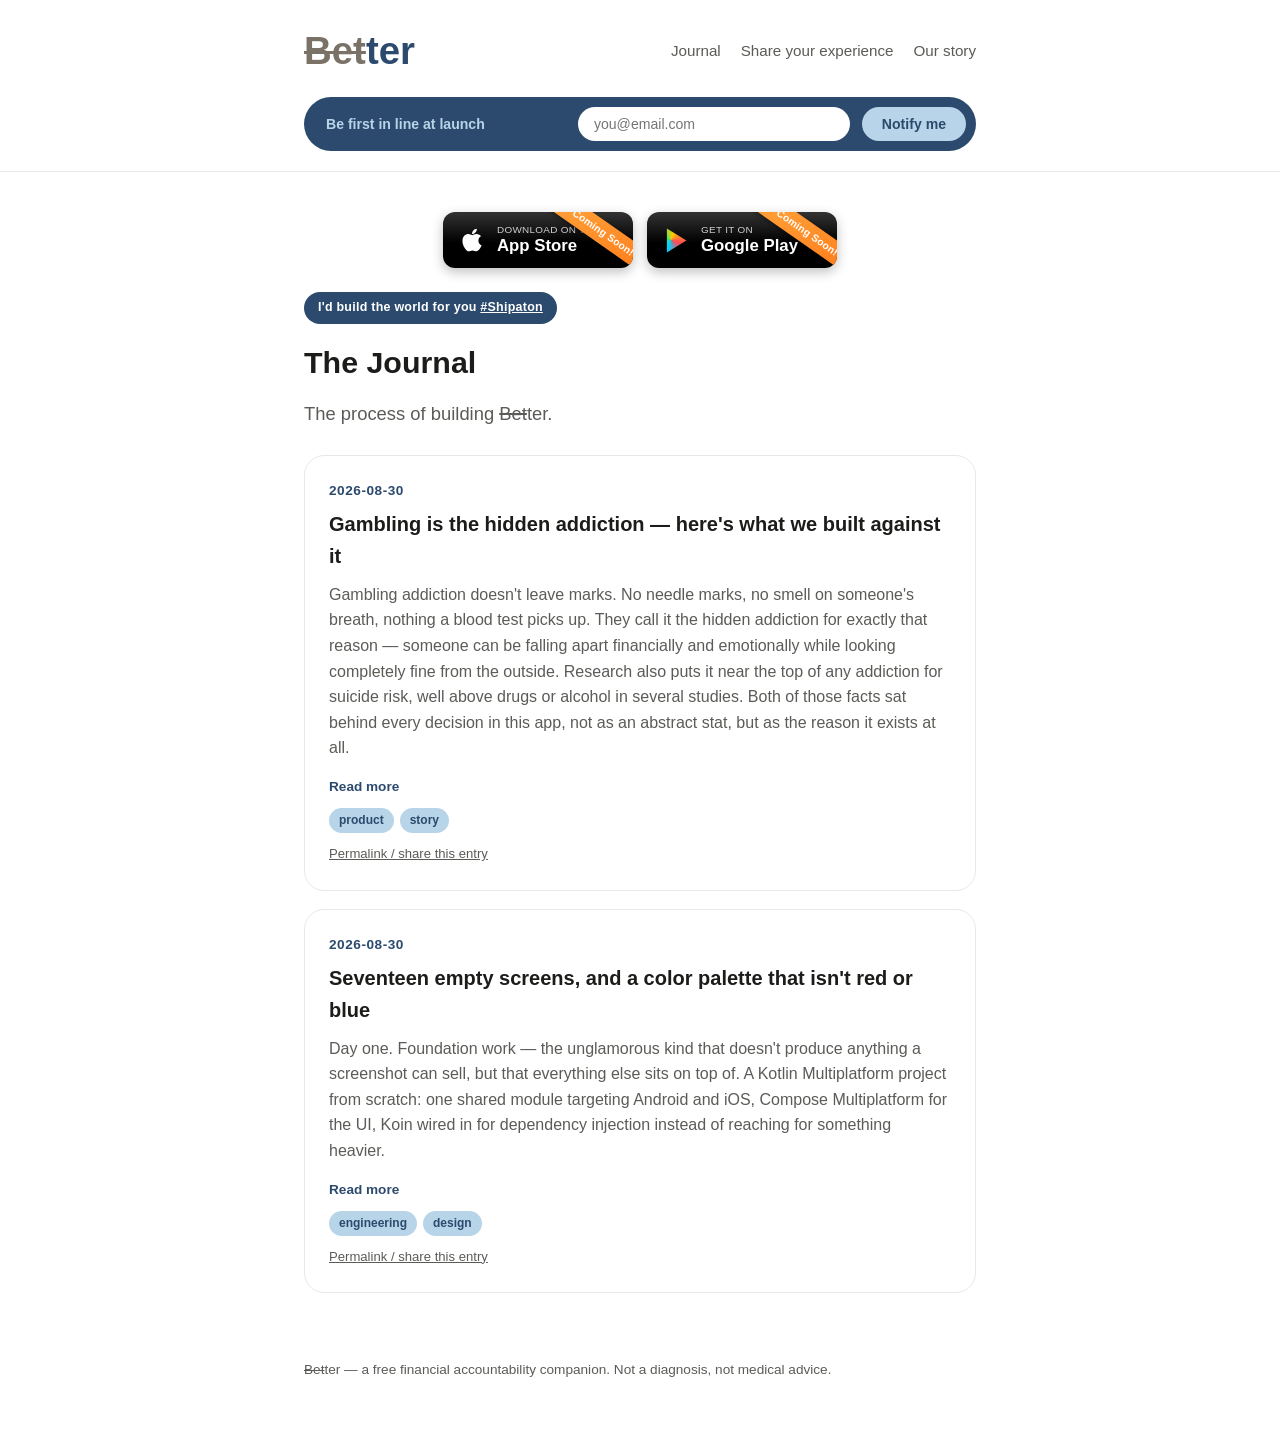
==== index.html @ 5352e27d "Start the dev diary at day 1 = today, not the historical Aug 24 kickoff date Day 1 was dated 2026-08" ====
<!DOCTYPE html>
<html lang="en">
<head>
  <meta charset="UTF-8" />
  <meta name="viewport" content="width=device-width, initial-scale=1.0" />
  <title>B̶e̶t̶ter — Building in public</title>
  <meta name="description" content="A free companion for the moments that matter. B̶e̶t̶ter is being built in public for RevenueCat Shipaton 2026 — follow along here." />
  <link rel="icon" href="assets/favicon.svg" type="image/svg+xml" />
  <link rel="alternate" type="application/rss+xml" title="B̶e̶t̶ter — Building in public" href="feed.xml" />
  <link rel="stylesheet" href="styles.css" />
</head>
<body>
  <header class="site">
    <div class="wrap header-row">
      <a class="wordmark" href="index.html">
        <span class="bet">Bet</span><span class="ter">ter</span>
      </a>
      <nav class="site-nav">
        <a href="index.html#journal">Journal</a>
        <a href="experiences.html">Share your experience</a>
        <a href="story.html">Our story</a>
      </nav>
    </div>
    <div class="wrap">
      <form class="waitlist-form subscribe-bar">
        <span class="subscribe-bar-label">Be first in line at launch</span>
        <input type="email" name="email" placeholder="you@email.com" required />
        <button type="submit">Notify me</button>
      </form>
    </div>
  </header>

  <main class="wrap">
    <section class="hero" style="padding-bottom: 16px;">
      <div class="coming-soon">
        <div class="store-badges">
          <span class="store-pill">
            <span class="ribbon">Coming Soon!</span>
            <svg class="store-icon" viewBox="0 0 384 512" xmlns="http://www.w3.org/2000/svg" aria-hidden="true">
              <path fill="#fff" d="M318.7 268.7c-.2-36.7 16.4-64.4 50-84.8-18.8-26.9-47.2-41.7-84.7-44.6-35.5-2.8-74.3 20.7-88.5 20.7-15 0-49.4-19.7-76.4-19.7C63.3 141.2 4 184.8 4 273.5q0 39.3 14.4 81.2c12.8 36.7 59 126.7 107.2 125.2 25.2-.6 43-17.9 75.8-17.9 31.8 0 48.3 17.9 76.4 17.9 48.6-.7 90.4-82.5 102.6-119.3-65.2-30.7-61.7-90-61.7-91.9zm-56.6-164.2c27.3-32.4 24.8-61.9 24-72.5-24.1 1.4-52 16.4-67.9 34.9-17.5 19.8-27.8 44.3-25.6 71.9 26.1 2 49.9-11.4 69.5-34.3z" />
            </svg>
            <span class="store-text">
              <span class="store-text-small">Download on the</span>
              <span class="store-text-big">App Store</span>
            </span>
          </span>
          <span class="store-pill">
            <span class="ribbon">Coming Soon!</span>
            <span class="store-icon play-icon" aria-hidden="true"></span>
            <span class="store-text">
              <span class="store-text-small">GET IT ON</span>
              <span class="store-text-big">Google Play</span>
            </span>
          </span>
        </div>
      </div>
    </section>

    <section id="journal" class="hero" style="padding-top: 8px; padding-bottom: 8px;">
      <span class="badge">I'd build the world for you <a href="https://www.shipaton.com/" target="_blank" rel="noopener" style="color:inherit; text-decoration:underline;">#Shipaton</a></span>
      <h1 style="font-size: 1.9rem;">The Journal</h1>
      <p class="lede">The process of building <span class="bet">Bet</span><span class="ter">ter</span>.</p>
    </section>

    <div id="all-entries"></div>
  </main>

  <footer class="site">
    <div class="wrap"><span class="bet">Bet</span><span class="ter">ter</span> — a free financial accountability companion. Not a diagnosis, not medical advice.</div>
  </footer>

  <script src="entries.js"></script>
  <script src="waitlist.js"></script>
  <script>
    const container = document.getElementById("all-entries");

    function entryHtml(entry) {
      const [first, ...rest] = entry.body;
      const tagsHtml = entry.tags.map((t) => `<span class="tag">${t}</span>`).join("");
      const restHtml = rest.length
        ? `<div class="entry-rest" hidden>${rest.map((p) => `<p>${p}</p>`).join("")}</div>
           <button type="button" class="read-more-btn">Read more</button>`
        : "";
      const slug = entry.slug || entry.date;
      return `
        <article class="card entry" id="${slug}">
          <div class="entry-date">${entry.date}</div>
          <h3>${entry.title}</h3>
          <p>${first}</p>
          ${restHtml}
          <div class="entry-tags">${tagsHtml}</div>
          <a href="journal/${slug}.html" style="display:inline-block; margin-top:10px; font-size:0.82rem; color:var(--ink-soft); text-decoration:underline;">Permalink / share this entry</a>
        </article>
      `;
    }

    if (JOURNAL_ENTRIES.length === 0) {
      container.innerHTML = '<p class="empty-state">The first entry is on its way.</p>';
    } else {
      container.innerHTML = JOURNAL_ENTRIES.map(entryHtml).join("");
    }

    container.addEventListener("click", (e) => {
      const button = e.target.closest(".read-more-btn");
      if (!button) return;
      const rest = button.previousElementSibling;
      const expanded = !rest.hidden;
      rest.hidden = expanded;
      button.textContent = expanded ? "Read more" : "Read less";
    });
  </script>
</body>
</html>
---- styles.css ----
:root {
  --blue-deep: #2c4a6e;
  --blue-mid: #5b87ac;
  --blue-soft: #b8d4e8;
  --white: #ffffff;
  --border: #e6e9ec;
  --ink: #1c1c1a;
  --ink-soft: #5b5b57;
  --logo-muted: #7a7266;
  --max-width: 720px;
}

* {
  box-sizing: border-box;
}

html {
  scroll-behavior: smooth;
}

body {
  margin: 0;
  background: var(--white);
  color: var(--ink);
  font-family: -apple-system, BlinkMacSystemFont, "Segoe UI", Roboto, Helvetica, Arial, sans-serif;
  line-height: 1.6;
}

a {
  color: var(--blue-deep);
}

.wrap {
  max-width: var(--max-width);
  margin: 0 auto;
  padding: 0 24px;
}

header.site {
  position: sticky;
  top: 0;
  z-index: 50;
  background: var(--white);
  padding: 20px 0;
  border-bottom: 1px solid var(--border);
}

.header-row {
  display: flex;
  align-items: center;
  justify-content: space-between;
}

.wordmark {
  text-decoration: none;
  font-weight: 800;
  font-size: 2.4rem;
}

/* Plain body-text mentions of the name: just a strike on "Bet", no color change. */
.bet {
  text-decoration: line-through;
  text-decoration-thickness: 0.09em;
  text-decoration-skip-ink: none;
}

/* The header wordmark is the one place the name is also color-coded. */
.wordmark .bet {
  color: var(--logo-muted);
}

.wordmark .ter {
  color: var(--blue-deep);
}

nav.site-nav {
  display: flex;
  gap: 20px;
  font-size: 0.95rem;
}

nav.site-nav a {
  text-decoration: none;
  color: var(--ink-soft);
}

nav.site-nav a:hover {
  color: var(--blue-deep);
}

.badge {
  display: inline-block;
  background: var(--blue-deep);
  color: var(--white);
  font-size: 0.78rem;
  font-weight: 600;
  letter-spacing: 0.02em;
  padding: 6px 14px;
  border-radius: 999px;
  margin-bottom: 20px;
}

.hero {
  padding: 40px 0 56px;
}

.hero h1 {
  font-size: 2.4rem;
  line-height: 1.2;
  margin: 0 0 18px;
  font-weight: 650;
}

.hero p.lede {
  font-size: 1.15rem;
  color: var(--ink-soft);
  max-width: 56ch;
}

.store-badges {
  display: flex;
  flex-direction: row;
  flex-wrap: wrap;
  justify-content: center;
  gap: 14px;
  width: fit-content;
  margin: 0 auto;
}

/* Plain, non-interactive badges -- deliberately not links, the app isn't
   live on either store yet. Styled to read as familiar store badges (dark
   pill, store icon, two-line label) with a "Coming Soon!" ribbon banner
   across the corner, since neither link goes anywhere yet. */
.store-pill {
  position: relative;
  overflow: hidden;
  display: inline-flex;
  align-items: center;
  gap: 12px;
  width: 190px;
  height: 56px;
  padding: 0 16px;
  background: linear-gradient(180deg, #333 0%, #000 55%);
  border-radius: 12px;
  box-shadow: 0 4px 12px rgba(0, 0, 0, 0.25);
  cursor: default;
}

.store-icon {
  width: 26px;
  height: 26px;
  flex-shrink: 0;
}

.play-icon {
  clip-path: polygon(15% 4%, 15% 96%, 90% 50%);
  background: conic-gradient(from 200deg at 30% 50%, #00d2ff, #3ae374, #ffcc00, #ff4757, #00d2ff);
}

.store-text {
  display: flex;
  flex-direction: column;
  line-height: 1.2;
}

.store-text-small {
  font-size: 0.62rem;
  color: #cfcfcf;
  text-transform: uppercase;
  letter-spacing: 0.03em;
}

.store-text-big {
  font-size: 1.05rem;
  font-weight: 600;
  color: #fff;
}

/* Anchored to the right (not the left, where the store icon sits) so it
   only clips the tail of the label text, never the logo. */
.ribbon {
  position: absolute;
  top: 10px;
  right: -30px;
  width: 120px;
  transform: rotate(35deg);
  transform-origin: center;
  background: linear-gradient(135deg, #ffa73d, #ff7a1a);
  color: #fff;
  font-size: 0.64rem;
  font-weight: 700;
  letter-spacing: 0.02em;
  text-align: center;
  padding: 3px 0;
  box-shadow: 0 2px 4px rgba(0, 0, 0, 0.35);
}

.card {
  background: var(--white);
  border-radius: 20px;
  padding: 24px;
  margin-bottom: 18px;
  border: 1px solid var(--border);
}

.entry-date {
  font-size: 0.85rem;
  color: var(--blue-deep);
  font-weight: 600;
  text-transform: uppercase;
  letter-spacing: 0.04em;
  margin-bottom: 6px;
}

.entry h3 {
  margin: 0 0 10px;
  font-size: 1.25rem;
}

.entry p {
  margin: 0 0 12px;
  color: var(--ink-soft);
}

.tag {
  display: inline-block;
  font-size: 0.75rem;
  background: var(--blue-soft);
  color: var(--blue-deep);
  padding: 3px 10px;
  border-radius: 999px;
  margin-right: 6px;
  font-weight: 600;
}

.read-more-btn {
  display: inline-block;
  background: none;
  border: none;
  color: var(--blue-deep);
  font-weight: 600;
  font-size: 0.85rem;
  padding: 0;
  margin-bottom: 12px;
  cursor: pointer;
  font-family: inherit;
}

.button {
  display: inline-block;
  text-decoration: none;
  font-weight: 600;
  padding: 12px 22px;
  border-radius: 999px;
  font-size: 0.95rem;
}

.button.primary {
  background: var(--blue-deep);
  color: var(--white);
}

.button.secondary {
  background: transparent;
  color: var(--blue-deep);
  border: 1px solid var(--blue-mid);
}

footer.site {
  padding: 48px 0 60px;
  color: var(--ink-soft);
  font-size: 0.85rem;
}

.empty-state {
  color: var(--ink-soft);
  font-style: italic;
}

.subscribe-bar {
  display: flex;
  align-items: center;
  gap: 12px;
  flex-wrap: wrap;
  background: var(--blue-deep);
  border-radius: 999px;
  padding: 10px 10px 10px 22px;
  margin-top: 16px;
}

.subscribe-bar-label {
  flex: 1;
  min-width: 160px;
  color: var(--blue-soft);
  font-size: 0.88rem;
  font-weight: 600;
}

.subscribe-bar input[type="email"] {
  flex: 1;
  min-width: 160px;
  padding: 9px 16px;
  border-radius: 999px;
  border: none;
  font-size: 0.88rem;
  font-family: inherit;
}

.subscribe-bar button {
  background: var(--blue-soft);
  color: var(--blue-deep);
  border: none;
  font-weight: 600;
  padding: 9px 20px;
  border-radius: 999px;
  font-size: 0.88rem;
  cursor: pointer;
  font-family: inherit;
  white-space: nowrap;
}

@media (prefers-color-scheme: dark) {
  body {
    background: var(--blue-deep);
    color: var(--white);
  }
  a {
    color: var(--blue-soft);
  }
  header.site {
    background: var(--blue-deep);
    border-bottom-color: #3d5d82;
  }
  .card {
    background: #1a2c3d;
    border-color: #2a4560;
  }
  nav.site-nav a {
    color: var(--blue-mid);
  }
  .hero p.lede,
  .entry p,
  footer.site {
    color: var(--blue-mid);
  }
  .entry-date {
    color: var(--blue-soft);
  }
  .read-more-btn {
    color: var(--blue-soft);
  }
  .tag {
    background: #223954;
    color: var(--blue-soft);
  }
  .button.primary {
    background: var(--blue-soft);
    color: var(--blue-deep);
  }
  .button.secondary {
    color: var(--blue-soft);
    border-color: var(--blue-mid);
  }
}
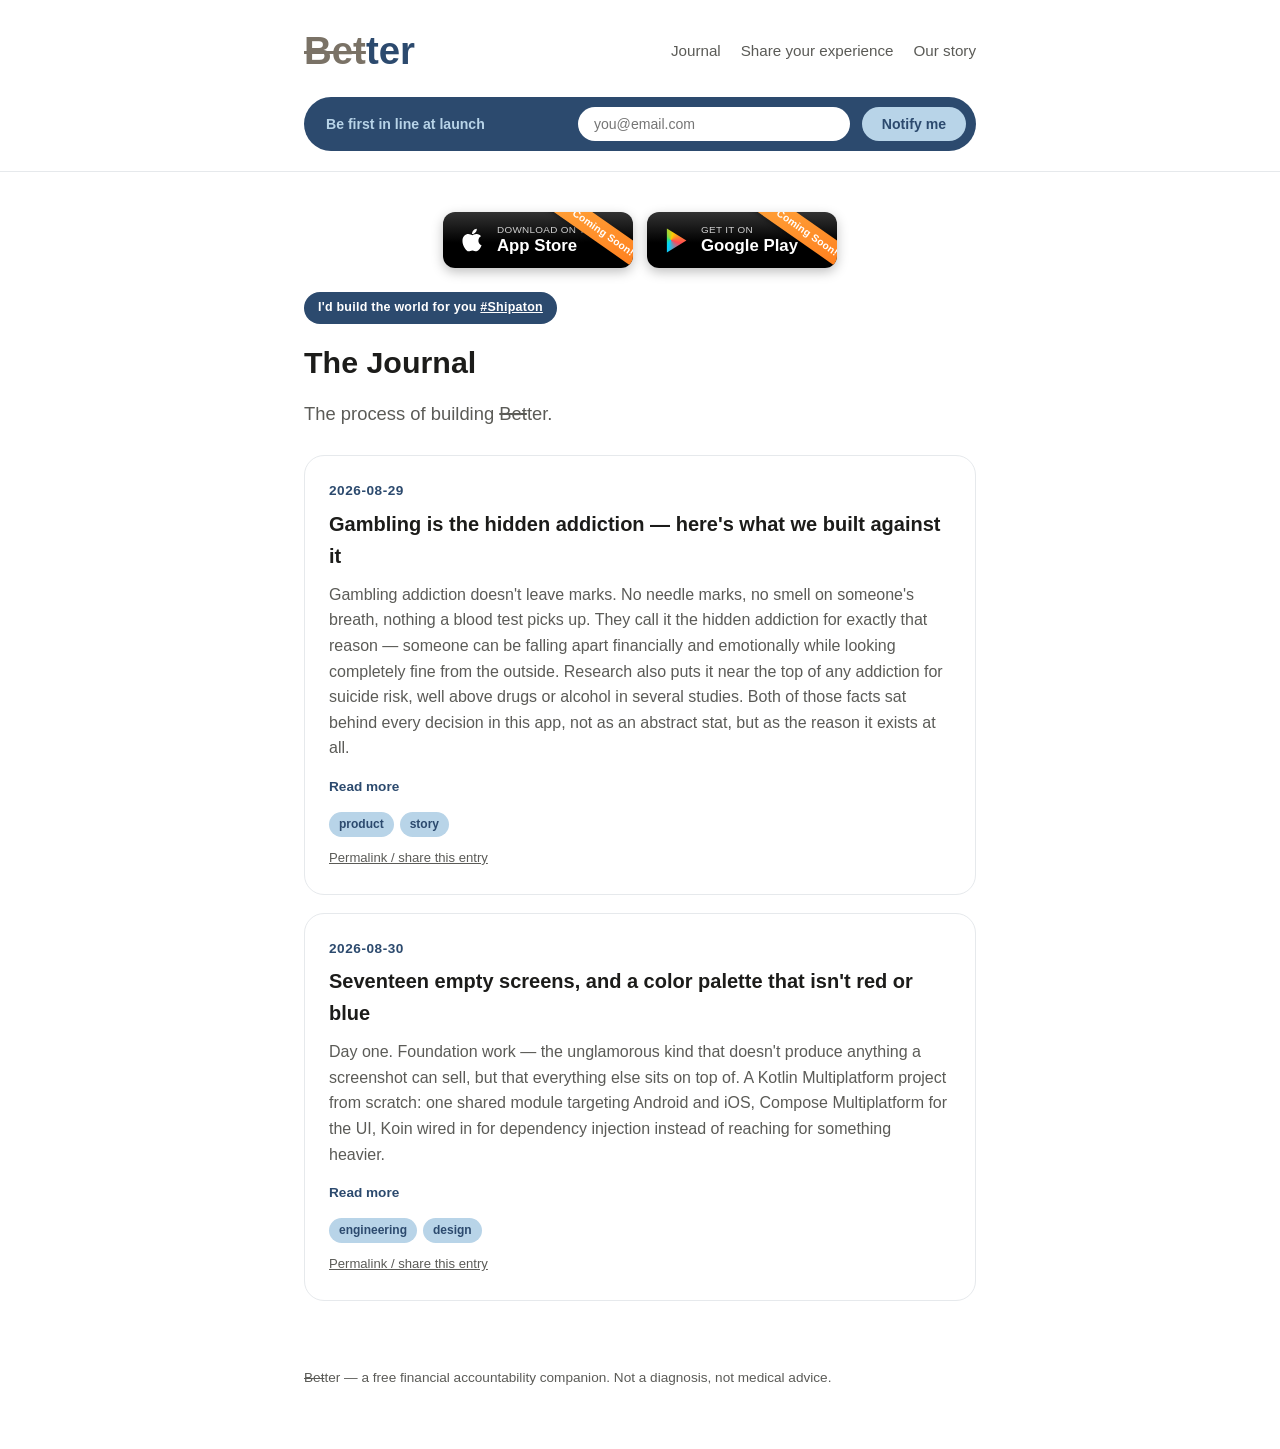
==== commit fb6412e7: "Link journal entry titles and Read more to the entry's own page Both now go straight to journal/<slu" ====
--- a/index.html
+++ b/index.html
@@ -77,17 +77,16 @@
     function entryHtml(entry) {
       const [first, ...rest] = entry.body;
       const tagsHtml = entry.tags.map((t) => `<span class="tag">${t}</span>`).join("");
-      const restHtml = rest.length
-        ? `<div class="entry-rest" hidden>${rest.map((p) => `<p>${p}</p>`).join("")}</div>
-           <button type="button" class="read-more-btn">Read more</button>`
+      const slug = entry.slug || entry.date;
+      const readMoreHtml = rest.length
+        ? `<a href="journal/${slug}.html" class="read-more-btn">Read more</a>`
         : "";
-      const slug = entry.slug || entry.date;
       return `
         <article class="card entry" id="${slug}">
           <div class="entry-date">${entry.date}</div>
-          <h3>${entry.title}</h3>
+          <h3><a href="journal/${slug}.html" class="entry-title-link">${entry.title}</a></h3>
           <p>${first}</p>
-          ${restHtml}
+          ${readMoreHtml}
           <div class="entry-tags">${tagsHtml}</div>
           <a href="journal/${slug}.html" style="display:inline-block; margin-top:10px; font-size:0.82rem; color:var(--ink-soft); text-decoration:underline;">Permalink / share this entry</a>
         </article>
@@ -99,15 +98,6 @@
     } else {
       container.innerHTML = JOURNAL_ENTRIES.map(entryHtml).join("");
     }
-
-    container.addEventListener("click", (e) => {
-      const button = e.target.closest(".read-more-btn");
-      if (!button) return;
-      const rest = button.previousElementSibling;
-      const expanded = !rest.hidden;
-      rest.hidden = expanded;
-      button.textContent = expanded ? "Read more" : "Read less";
-    });
   </script>
 </body>
 </html>
--- a/styles.css
+++ b/styles.css
@@ -217,6 +217,15 @@
   font-size: 1.25rem;
 }
 
+.entry-title-link {
+  color: inherit;
+  text-decoration: none;
+}
+
+.entry-title-link:hover {
+  text-decoration: underline;
+}
+
 .entry p {
   margin: 0 0 12px;
   color: var(--ink-soft);
@@ -244,6 +253,11 @@
   margin-bottom: 12px;
   cursor: pointer;
   font-family: inherit;
+  text-decoration: none;
+}
+
+.read-more-btn:hover {
+  text-decoration: underline;
 }
 
 .button {
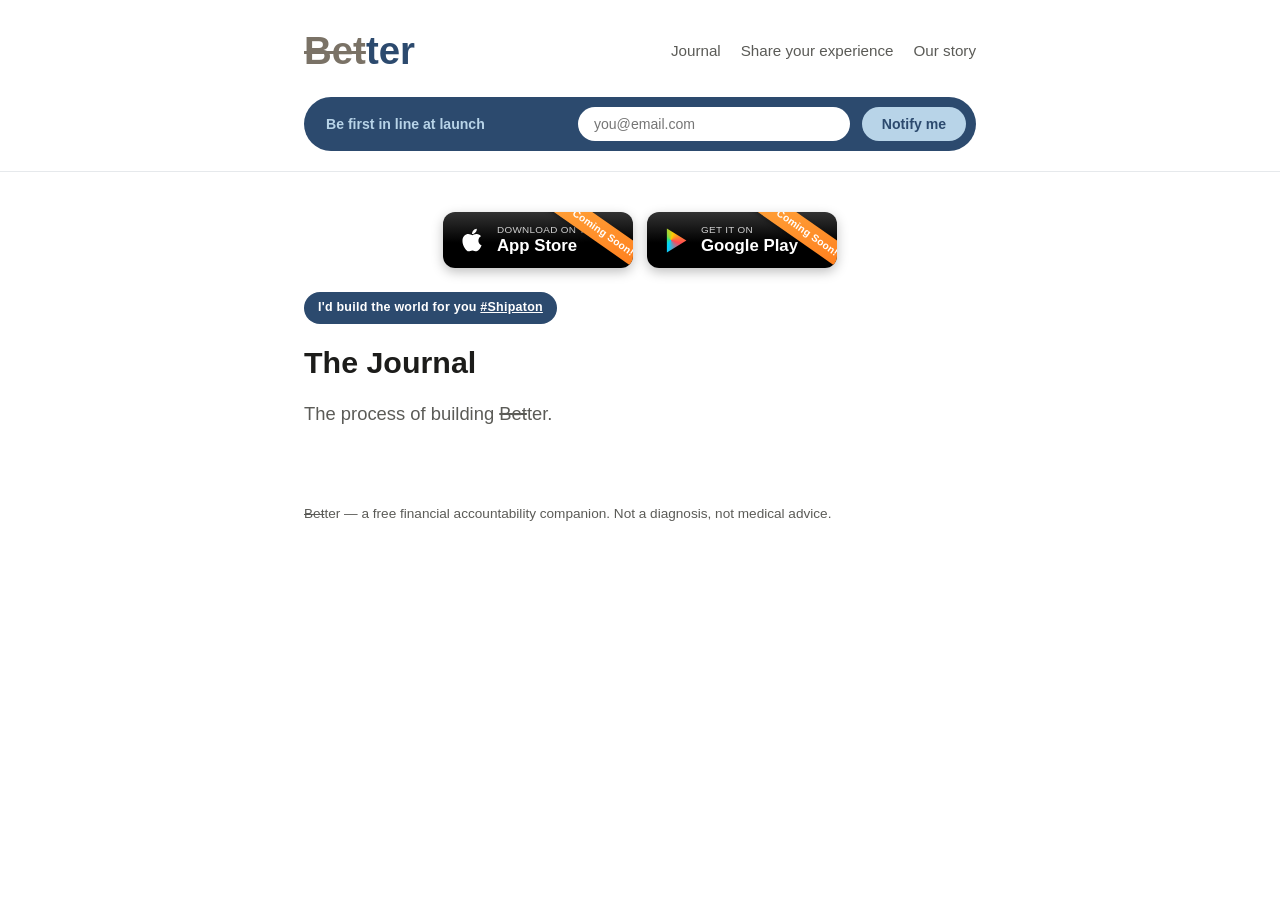
==== commit 0c1658c9: "Add comments to each journal entry's own page Same publish-then-report Supabase pattern as the exper" ====
--- a/index.html
+++ b/index.html
@@ -72,6 +72,10 @@
   <script src="entries.js"></script>
   <script src="waitlist.js"></script>
   <script>
+    const SUPABASE_URL = "https://fvgpnrymprmalvcoaagd.supabase.co";
+    const SUPABASE_ANON_KEY =
+      "eyJhbGciOiJIUzI1NiIsInR5cCI6IkpXVCJ9.eyJpc3MiOiJzdXBhYmFzZSIsInJlZiI6ImZ2Z3BucnltcHJtYWx2Y29hYWdkIiwicm9sZSI6ImFub24iLCJpYXQiOjE3ODc3MTQ5ODksImV4cCI6MjEwMzI5MDk4OX0.8po5LxHKNnrTVIhZWsqle9n0bBMJ4I2jkp_yArOAXJ0";
+
     const container = document.getElementById("all-entries");
 
     function entryHtml(entry) {
@@ -89,6 +93,8 @@
           ${readMoreHtml}
           <div class="entry-tags">${tagsHtml}</div>
           <a href="journal/${slug}.html" style="display:inline-block; margin-top:10px; font-size:0.82rem; color:var(--ink-soft); text-decoration:underline;">Permalink / share this entry</a>
+          <a href="journal/${slug}.html#journal-comments-section" class="comments-count-link" data-slug="${slug}"
+            style="display:inline-block; margin-top:10px; margin-left:14px; font-size:0.82rem; color:var(--blue-deep); font-weight:600; text-decoration:none;">Comments</a>
         </article>
       `;
     }
@@ -98,6 +104,23 @@
     } else {
       container.innerHTML = JOURNAL_ENTRIES.map(entryHtml).join("");
     }
+
+    (async () => {
+      try {
+        const response = await fetch(`${SUPABASE_URL}/rest/v1/journal_comments?select=entry_slug&hidden=eq.false`, {
+          headers: { apikey: SUPABASE_ANON_KEY, Authorization: `Bearer ${SUPABASE_ANON_KEY}` },
+        });
+        if (!response.ok) return;
+        const rows = await response.json();
+        const counts = {};
+        for (const row of rows) counts[row.entry_slug] = (counts[row.entry_slug] || 0) + 1;
+        document.querySelectorAll(".comments-count-link").forEach((link) => {
+          link.textContent = `Comments (${counts[link.dataset.slug] || 0})`;
+        });
+      } catch (err) {
+        // leave the plain "Comments" label if the request fails
+      }
+    })();
   </script>
 </body>
 </html>
--- a/styles.css
+++ b/styles.css
@@ -260,6 +260,10 @@
   text-decoration: underline;
 }
 
+.comments-count-link:hover {
+  text-decoration: underline;
+}
+
 .button {
   display: inline-block;
   text-decoration: none;
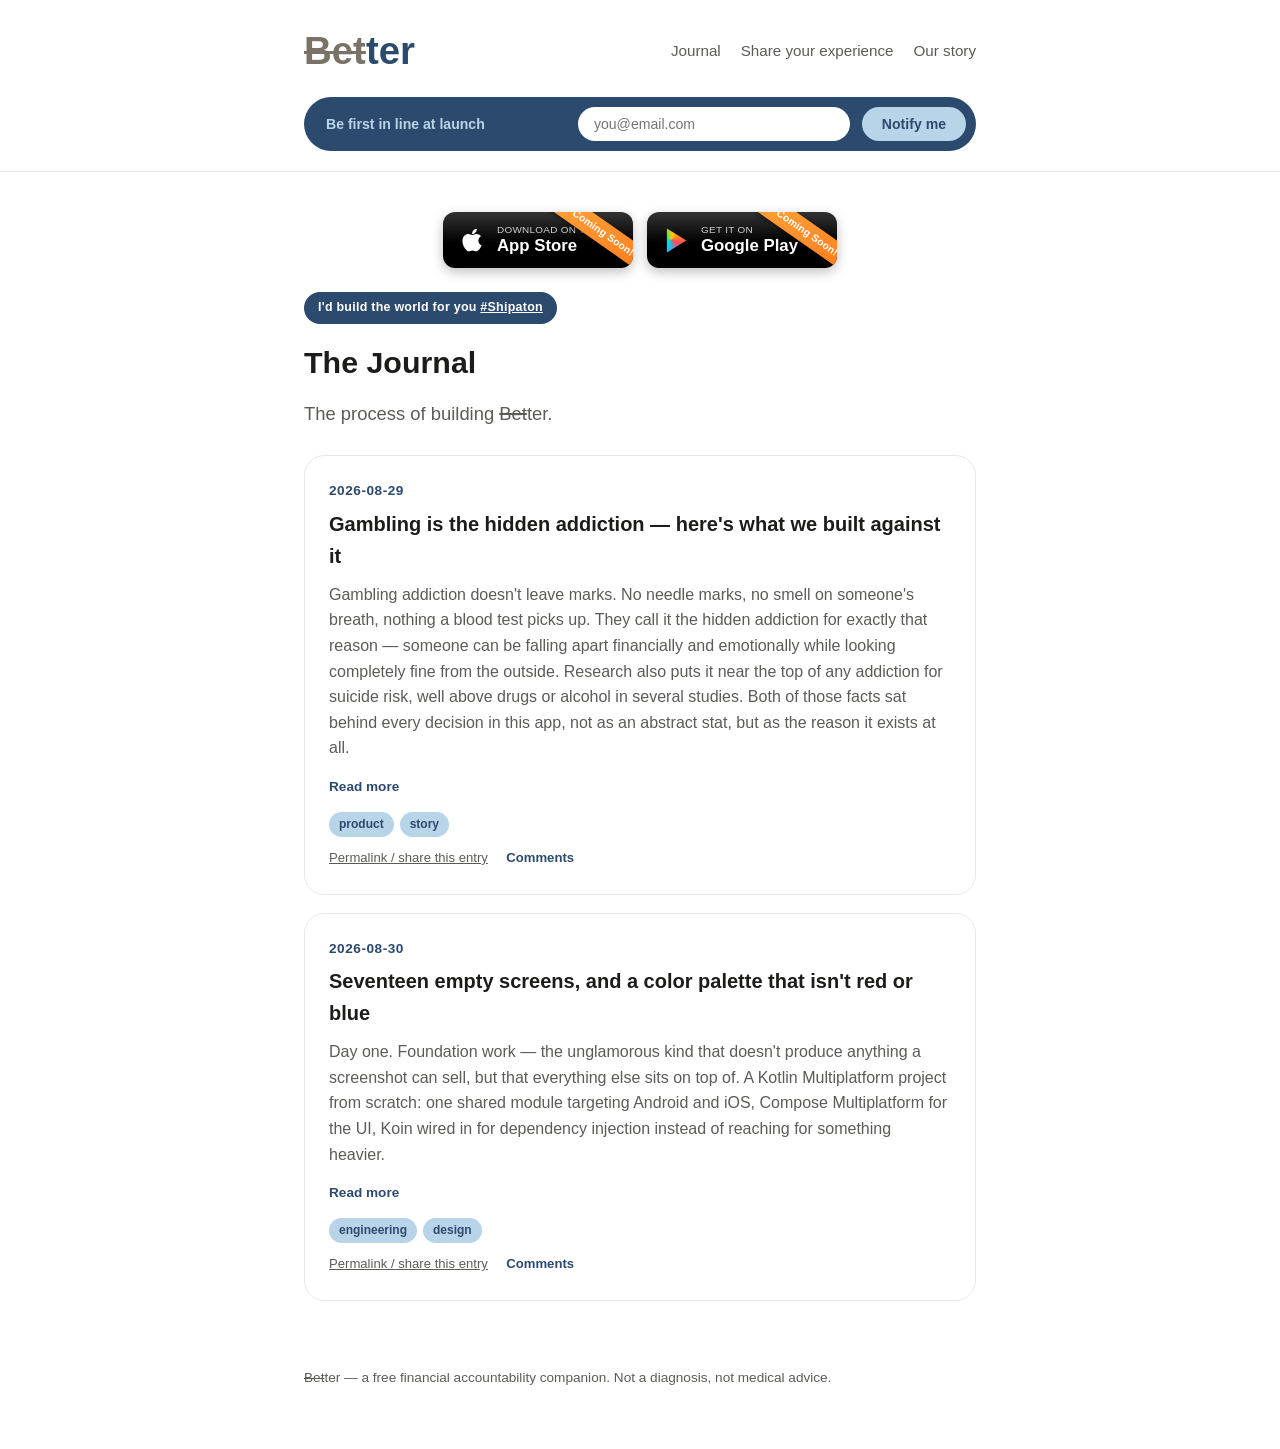
==== commit 72875b89: "Fix journal feed not rendering: drop duplicate SUPABASE_* consts index.html's inline script redeclar" ====
--- a/index.html
+++ b/index.html
@@ -72,10 +72,8 @@
   <script src="entries.js"></script>
   <script src="waitlist.js"></script>
   <script>
-    const SUPABASE_URL = "https://fvgpnrymprmalvcoaagd.supabase.co";
-    const SUPABASE_ANON_KEY =
-      "eyJhbGciOiJIUzI1NiIsInR5cCI6IkpXVCJ9.eyJpc3MiOiJzdXBhYmFzZSIsInJlZiI6ImZ2Z3BucnltcHJtYWx2Y29hYWdkIiwicm9sZSI6ImFub24iLCJpYXQiOjE3ODc3MTQ5ODksImV4cCI6MjEwMzI5MDk4OX0.8po5LxHKNnrTVIhZWsqle9n0bBMJ4I2jkp_yArOAXJ0";
-
+    // SUPABASE_URL / SUPABASE_ANON_KEY already declared by waitlist.js above --
+    // reusing them here (redeclaring would throw and break this whole script).
     const container = document.getElementById("all-entries");
 
     function entryHtml(entry) {
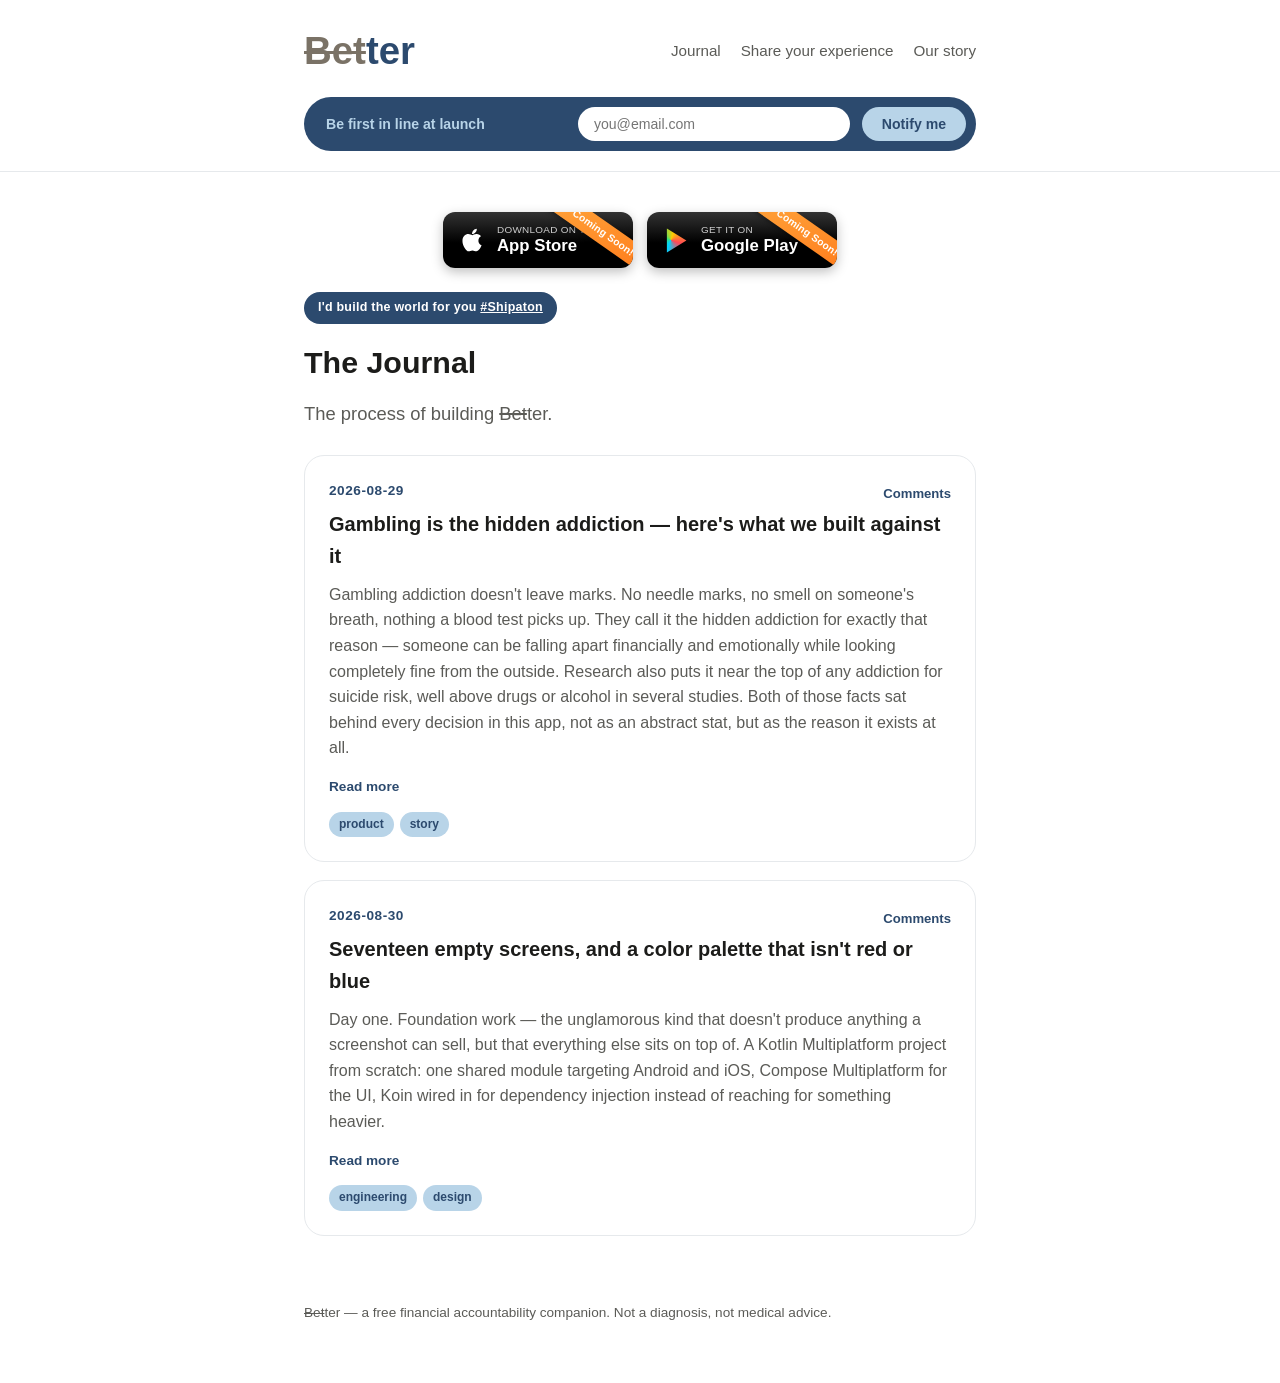
==== commit e26dcc0f: "Move Comments count next to the date, drop the permalink line Title and Read more already link to th" ====
--- a/index.html
+++ b/index.html
@@ -85,14 +85,15 @@
         : "";
       return `
         <article class="card entry" id="${slug}">
-          <div class="entry-date">${entry.date}</div>
+          <div style="display:flex; align-items:center; justify-content:space-between; gap:12px;">
+            <div class="entry-date">${entry.date}</div>
+            <a href="journal/${slug}.html#journal-comments-section" class="comments-count-link" data-slug="${slug}"
+              style="font-size:0.82rem; color:var(--blue-deep); font-weight:600; text-decoration:none;">Comments</a>
+          </div>
           <h3><a href="journal/${slug}.html" class="entry-title-link">${entry.title}</a></h3>
           <p>${first}</p>
           ${readMoreHtml}
           <div class="entry-tags">${tagsHtml}</div>
-          <a href="journal/${slug}.html" style="display:inline-block; margin-top:10px; font-size:0.82rem; color:var(--ink-soft); text-decoration:underline;">Permalink / share this entry</a>
-          <a href="journal/${slug}.html#journal-comments-section" class="comments-count-link" data-slug="${slug}"
-            style="display:inline-block; margin-top:10px; margin-left:14px; font-size:0.82rem; color:var(--blue-deep); font-weight:600; text-decoration:none;">Comments</a>
         </article>
       `;
     }
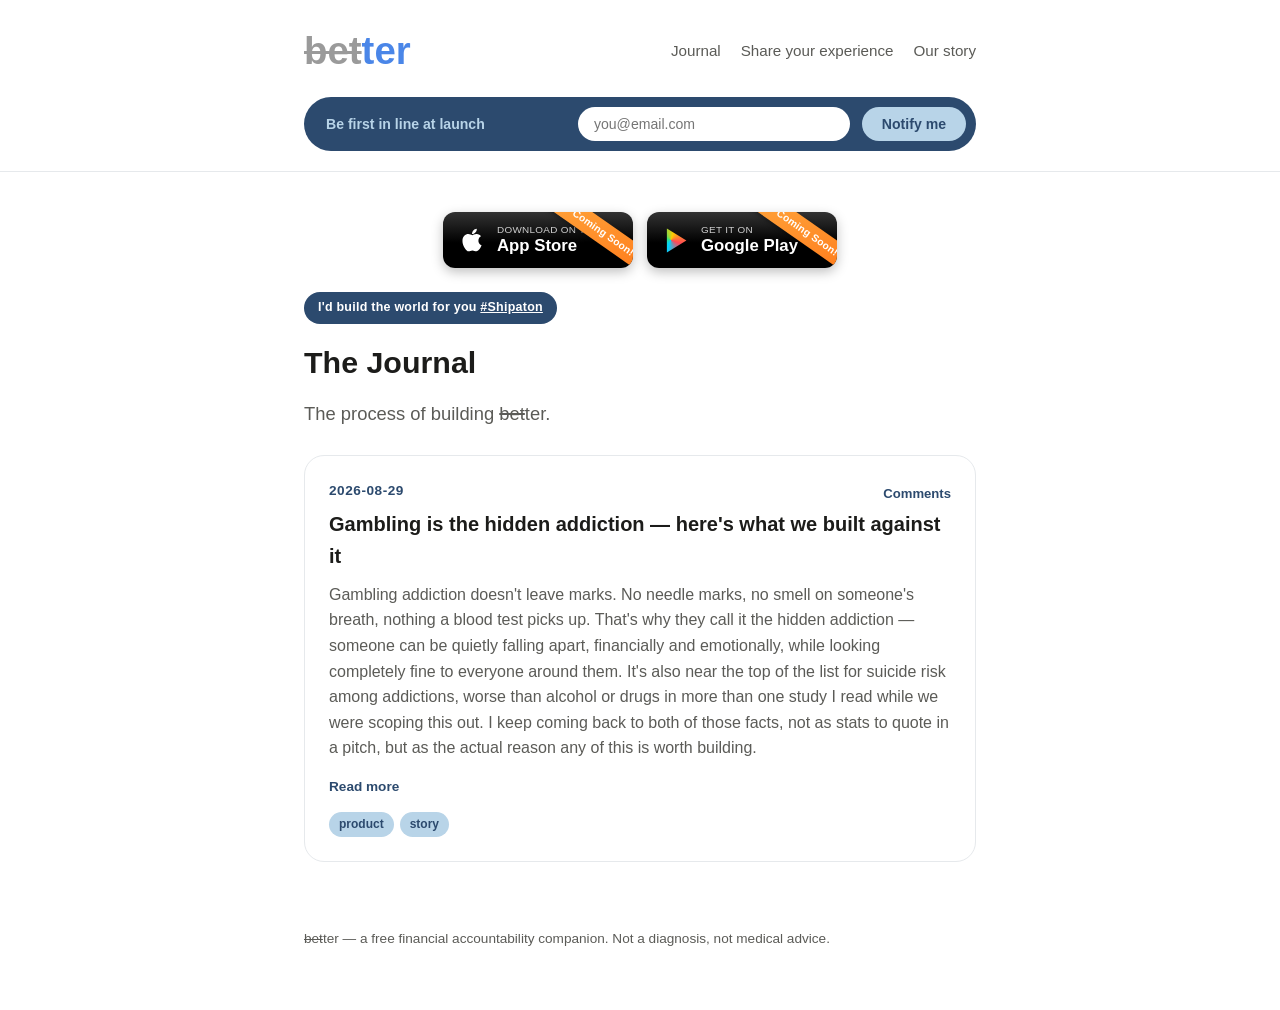
==== commit 27de40be: "Match the wordmark to the new brand logo: lowercase, brighter blue Every "bet"/"ter" mention across " ====
--- a/index.html
+++ b/index.html
@@ -13,7 +13,7 @@
   <header class="site">
     <div class="wrap header-row">
       <a class="wordmark" href="index.html">
-        <span class="bet">Bet</span><span class="ter">ter</span>
+        <span class="bet">bet</span><span class="ter">ter</span>
       </a>
       <nav class="site-nav">
         <a href="index.html#journal">Journal</a>
@@ -59,14 +59,14 @@
     <section id="journal" class="hero" style="padding-top: 8px; padding-bottom: 8px;">
       <span class="badge">I'd build the world for you <a href="https://www.shipaton.com/" target="_blank" rel="noopener" style="color:inherit; text-decoration:underline;">#Shipaton</a></span>
       <h1 style="font-size: 1.9rem;">The Journal</h1>
-      <p class="lede">The process of building <span class="bet">Bet</span><span class="ter">ter</span>.</p>
+      <p class="lede">The process of building <span class="bet">bet</span><span class="ter">ter</span>.</p>
     </section>
 
     <div id="all-entries"></div>
   </main>
 
   <footer class="site">
-    <div class="wrap"><span class="bet">Bet</span><span class="ter">ter</span> — a free financial accountability companion. Not a diagnosis, not medical advice.</div>
+    <div class="wrap"><span class="bet">bet</span><span class="ter">ter</span> — a free financial accountability companion. Not a diagnosis, not medical advice.</div>
   </footer>
 
   <script src="entries.js"></script>
--- a/styles.css
+++ b/styles.css
@@ -6,7 +6,8 @@
   --border: #e6e9ec;
   --ink: #1c1c1a;
   --ink-soft: #5b5b57;
-  --logo-muted: #7a7266;
+  --logo-muted: #9a9a9a;
+  --logo-blue: #4a86e8;
   --max-width: 720px;
 }
 
@@ -70,7 +71,7 @@
 }
 
 .wordmark .ter {
-  color: var(--blue-deep);
+  color: var(--logo-blue);
 }
 
 nav.site-nav {
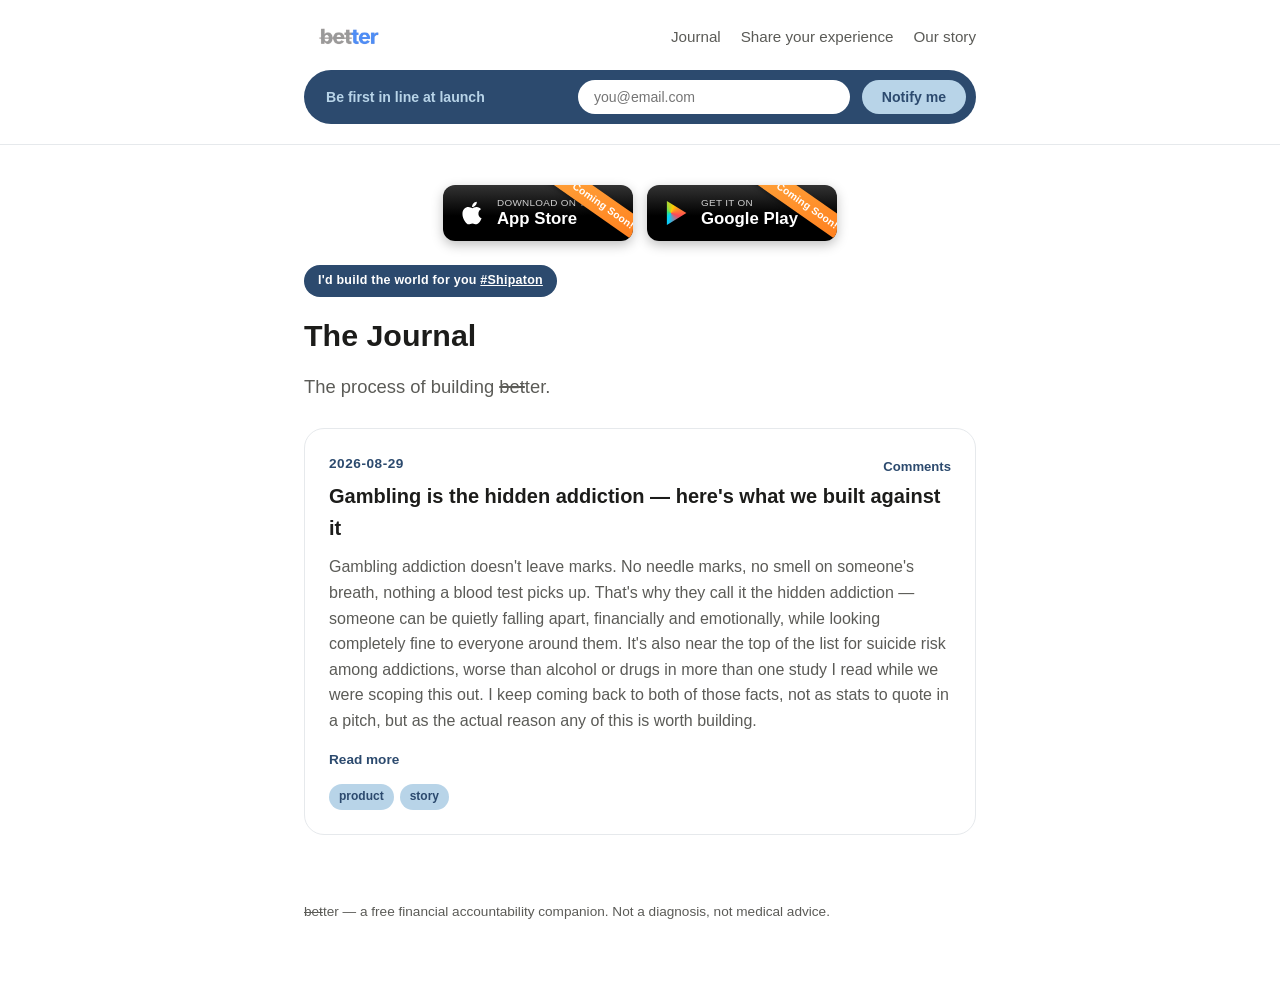
==== commit 5465080a: "Use the real logo PNG for the header wordmark instead of styled text assets/logo-better.png replaces" ====
--- a/index.html
+++ b/index.html
@@ -13,7 +13,7 @@
   <header class="site">
     <div class="wrap header-row">
       <a class="wordmark" href="index.html">
-        <span class="bet">bet</span><span class="ter">ter</span>
+        <img src="assets/logo-better.png" alt="better" />
       </a>
       <nav class="site-nav">
         <a href="index.html#journal">Journal</a>
--- a/styles.css
+++ b/styles.css
@@ -6,8 +6,6 @@
   --border: #e6e9ec;
   --ink: #1c1c1a;
   --ink-soft: #5b5b57;
-  --logo-muted: #9a9a9a;
-  --logo-blue: #4a86e8;
   --max-width: 720px;
 }
 
@@ -53,25 +51,21 @@
 }
 
 .wordmark {
-  text-decoration: none;
-  font-weight: 800;
-  font-size: 2.4rem;
-}
-
-/* Plain body-text mentions of the name: just a strike on "Bet", no color change. */
+  display: inline-block;
+  line-height: 0;
+}
+
+.wordmark img {
+  height: 34px;
+  width: auto;
+  display: block;
+}
+
+/* Plain body-text mentions of the name: just a strike on "bet", no color change. */
 .bet {
   text-decoration: line-through;
   text-decoration-thickness: 0.09em;
   text-decoration-skip-ink: none;
-}
-
-/* The header wordmark is the one place the name is also color-coded. */
-.wordmark .bet {
-  color: var(--logo-muted);
-}
-
-.wordmark .ter {
-  color: var(--logo-blue);
 }
 
 nav.site-nav {
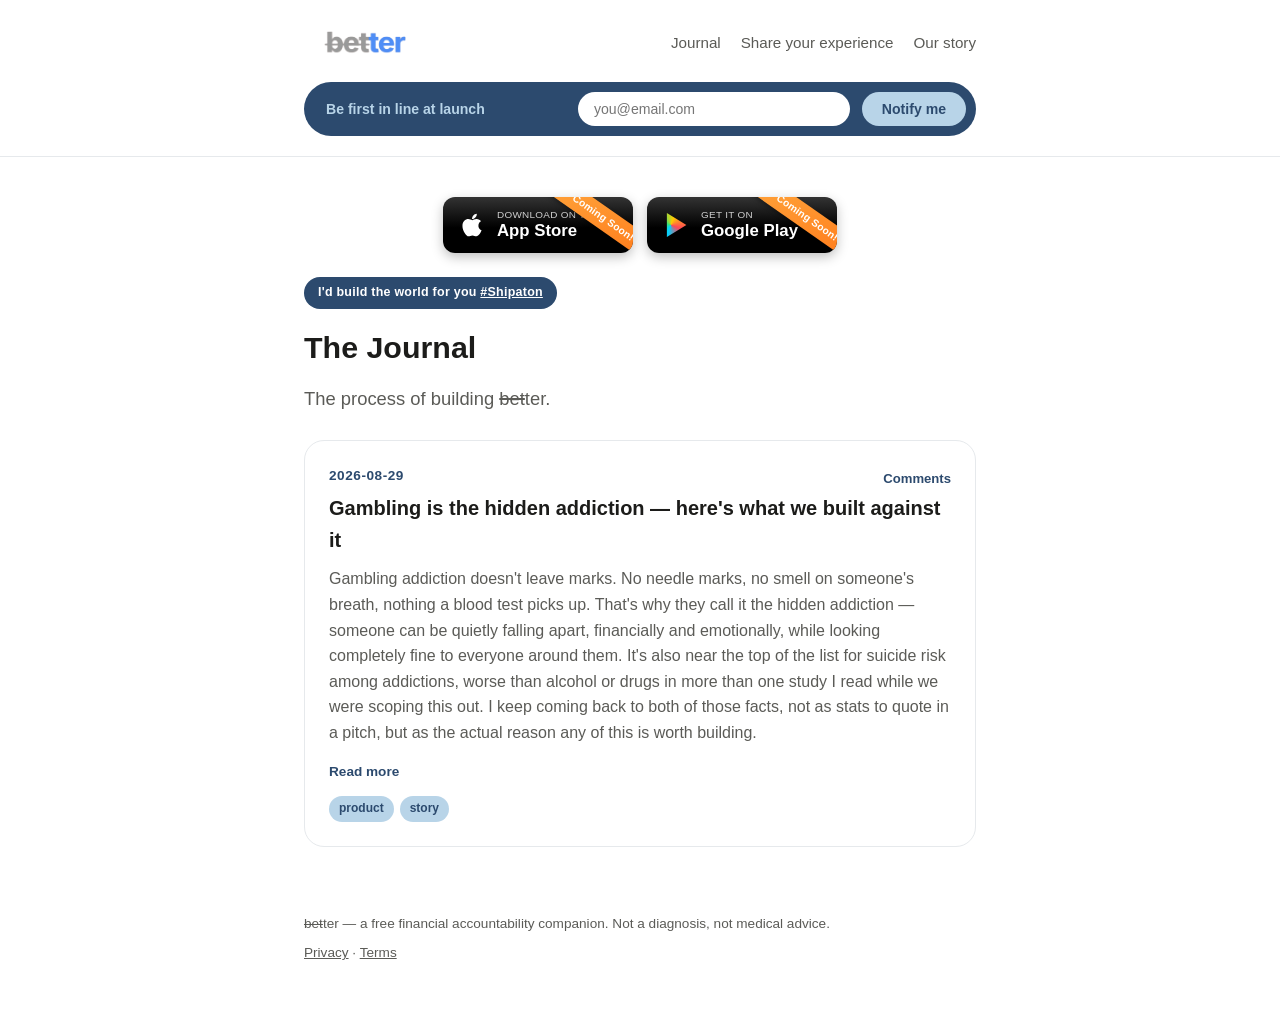
==== commit 39719c4c: "Publish Privacy Policy and Terms of Service as real pages on the site privacy.html and terms.html re" ====
--- a/index.html
+++ b/index.html
@@ -66,7 +66,10 @@
   </main>
 
   <footer class="site">
-    <div class="wrap"><span class="bet">bet</span><span class="ter">ter</span> — a free financial accountability companion. Not a diagnosis, not medical advice.</div>
+    <div class="wrap">
+      <span class="bet">bet</span><span class="ter">ter</span> — a free financial accountability companion. Not a diagnosis, not medical advice.
+      <div class="footer-links"><a href="privacy.html">Privacy</a> · <a href="terms.html">Terms</a></div>
+    </div>
   </footer>
 
   <script src="entries.js"></script>
--- a/styles.css
+++ b/styles.css
@@ -56,7 +56,7 @@
 }
 
 .wordmark img {
-  height: 34px;
+  height: 46px;
   width: auto;
   display: block;
 }
@@ -374,4 +374,272 @@
     color: var(--blue-soft);
     border-color: var(--blue-mid);
   }
-}
+  .legal-summary,
+  .legal-warn,
+  .legal-contact {
+    background: #1a2c3d;
+    border-color: #2a4560;
+  }
+  .legal-warn p,
+  .legal-warn strong {
+    color: #e3b98a;
+  }
+  .legal-eyebrow,
+  .legal-dek,
+  .legal-toc-label,
+  .legal-toc a,
+  .legal-body p,
+  .legal-body ul,
+  .legal-table th,
+  .legal-footer-note {
+    color: var(--blue-mid);
+  }
+  .legal-summary p,
+  .legal-summary strong,
+  .legal-table td {
+    color: var(--white);
+  }
+  .legal-sec-num {
+    color: var(--blue-soft);
+  }
+  .legal-toc a:hover {
+    color: var(--blue-soft);
+  }
+  .legal-body section,
+  .legal-toc ol,
+  .legal-table th,
+  .legal-table td,
+  .legal-footer-note {
+    border-color: #2a4560;
+  }
+}
+
+/* Legal pages (privacy.html, terms.html): a wider two-column layout with a
+   sticky table of contents, distinct from the narrow single-column .wrap
+   the rest of the site uses. */
+.wrap-wide {
+  max-width: 1020px;
+  margin: 0 auto;
+  padding: 0 24px;
+}
+
+.legal-masthead {
+  padding-top: 40px;
+}
+
+.legal-eyebrow {
+  font-size: 0.78rem;
+  letter-spacing: 0.08em;
+  text-transform: uppercase;
+  color: var(--ink-soft);
+  font-weight: 600;
+  margin: 0 0 10px;
+}
+
+.legal-title {
+  font-size: clamp(1.8rem, 4vw, 2.4rem);
+  line-height: 1.15;
+  margin: 0 0 10px;
+}
+
+.legal-dek {
+  color: var(--ink-soft);
+  font-size: 1.02rem;
+  max-width: 62ch;
+  margin: 0 0 24px;
+}
+
+.legal-summary {
+  background: rgba(44, 74, 110, 0.06);
+  border: 1px solid var(--border);
+  border-radius: 14px;
+  padding: 20px 22px;
+  margin-bottom: 40px;
+}
+.legal-summary p {
+  margin: 0 0 10px;
+  font-size: 0.95rem;
+  color: var(--ink-soft);
+}
+.legal-summary p:last-child {
+  margin-bottom: 0;
+}
+.legal-summary strong {
+  color: var(--ink);
+}
+
+.legal-grid {
+  display: grid;
+  grid-template-columns: 200px 1fr;
+  gap: 48px;
+  padding-bottom: 64px;
+}
+@media (max-width: 860px) {
+  .legal-grid {
+    grid-template-columns: 1fr;
+  }
+  .legal-toc {
+    display: none;
+  }
+}
+
+.legal-toc {
+  position: sticky;
+  top: 90px;
+  align-self: start;
+  font-size: 0.82rem;
+}
+.legal-toc-label {
+  text-transform: uppercase;
+  letter-spacing: 0.08em;
+  color: var(--ink-soft);
+  font-weight: 600;
+  margin: 0 0 12px;
+}
+.legal-toc ol {
+  list-style: none;
+  margin: 0;
+  padding: 0;
+  display: flex;
+  flex-direction: column;
+  gap: 8px;
+  border-left: 1px solid var(--border);
+}
+.legal-toc a {
+  display: block;
+  padding: 2px 0 2px 14px;
+  color: var(--ink-soft);
+  text-decoration: none;
+  line-height: 1.4;
+}
+.legal-toc a:hover {
+  color: var(--blue-deep);
+}
+
+.legal-body section {
+  padding-top: 32px;
+  border-top: 1px solid var(--border);
+  margin-top: 32px;
+  scroll-margin-top: 90px;
+}
+.legal-body section:first-of-type {
+  border-top: none;
+  margin-top: 0;
+  padding-top: 0;
+}
+.legal-sec-num {
+  display: block;
+  font-size: 0.75rem;
+  font-weight: 700;
+  letter-spacing: 0.04em;
+  color: var(--blue-deep);
+  margin-bottom: 6px;
+}
+.legal-body h2 {
+  font-size: 1.25rem;
+  margin: 0 0 14px;
+}
+.legal-body p {
+  margin: 0 0 14px;
+  color: var(--ink-soft);
+}
+.legal-body section > p:first-of-type {
+  margin-top: 0;
+}
+.legal-body ul {
+  margin: 0 0 16px;
+  padding-left: 22px;
+  color: var(--ink-soft);
+}
+.legal-body li {
+  margin-bottom: 8px;
+}
+
+.legal-table-wrap {
+  overflow-x: auto;
+  margin-bottom: 20px;
+}
+.legal-table {
+  width: 100%;
+  border-collapse: collapse;
+  font-size: 0.9rem;
+}
+.legal-table caption {
+  text-align: left;
+  font-size: 0.78rem;
+  color: var(--ink-soft);
+  margin-bottom: 8px;
+}
+.legal-table th,
+.legal-table td {
+  text-align: left;
+  padding: 10px 14px 10px 0;
+  border-bottom: 1px solid var(--border);
+  vertical-align: top;
+}
+.legal-table th {
+  font-size: 0.7rem;
+  text-transform: uppercase;
+  letter-spacing: 0.05em;
+  color: var(--ink-soft);
+  font-weight: 600;
+}
+.legal-table td:first-child {
+  color: var(--ink);
+  font-weight: 600;
+  white-space: nowrap;
+}
+
+.legal-warn {
+  background: #fdf3e4;
+  border: 1px solid var(--border);
+  border-radius: 14px;
+  padding: 18px 20px;
+  margin: 4px 0 20px;
+}
+.legal-warn p {
+  color: #8a5a2a;
+  margin: 0;
+  font-size: 0.93rem;
+}
+.legal-warn strong {
+  color: #8a5a2a;
+}
+
+.legal-contact {
+  background: var(--white);
+  border: 1px solid var(--border);
+  border-radius: 14px;
+  padding: 24px 26px;
+  margin-top: 8px;
+  box-shadow: 0 1px 2px rgba(28, 28, 26, 0.05), 0 8px 24px rgba(28, 28, 26, 0.04);
+}
+.legal-contact h2 {
+  font-size: 1.1rem;
+  margin: 0 0 8px;
+}
+.legal-contact a {
+  font-weight: 600;
+}
+.legal-cross-link {
+  display: inline-block;
+  margin-top: 8px;
+  font-size: 0.85rem;
+}
+
+.legal-footer-note {
+  margin-top: 48px;
+  padding-top: 20px;
+  border-top: 1px solid var(--border);
+  color: var(--ink-soft);
+  font-size: 0.82rem;
+}
+
+.footer-links {
+  margin-top: 8px;
+  font-size: 0.85rem;
+}
+.footer-links a {
+  color: inherit;
+  text-decoration: underline;
+}
